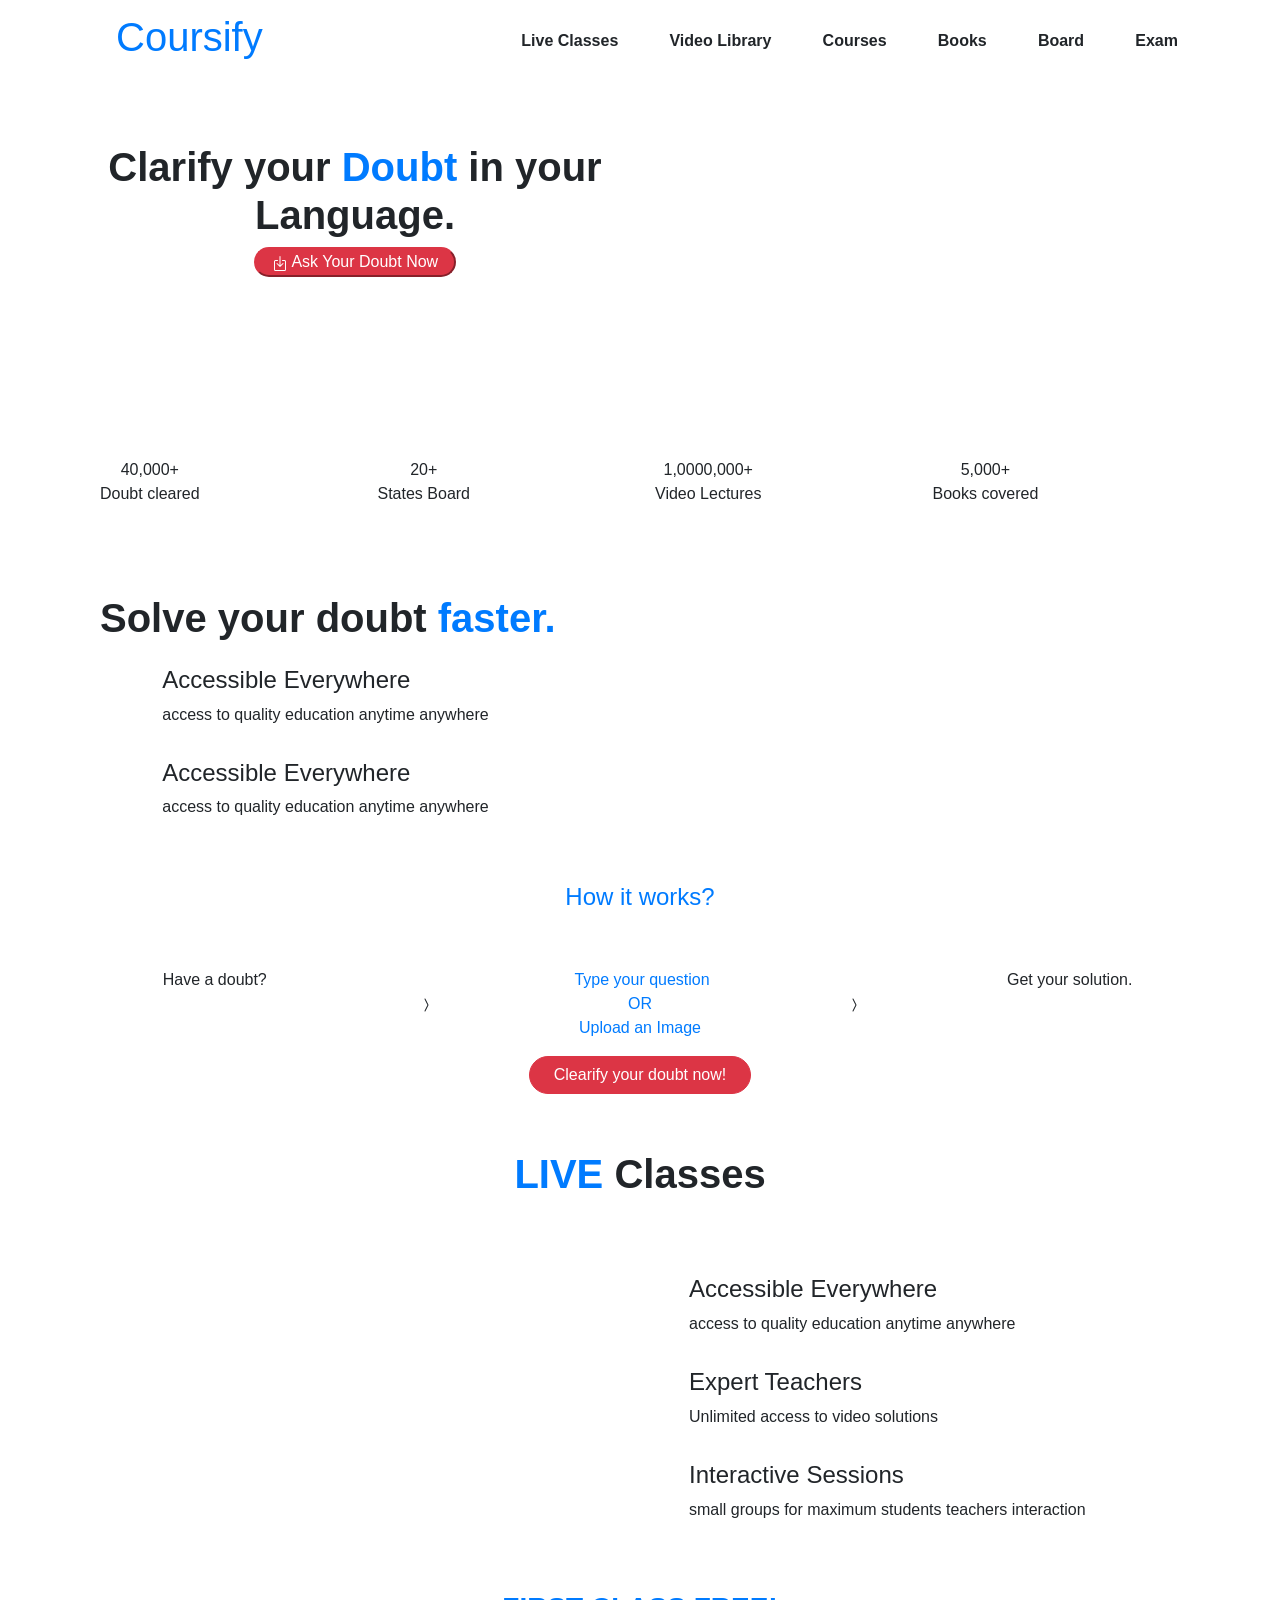
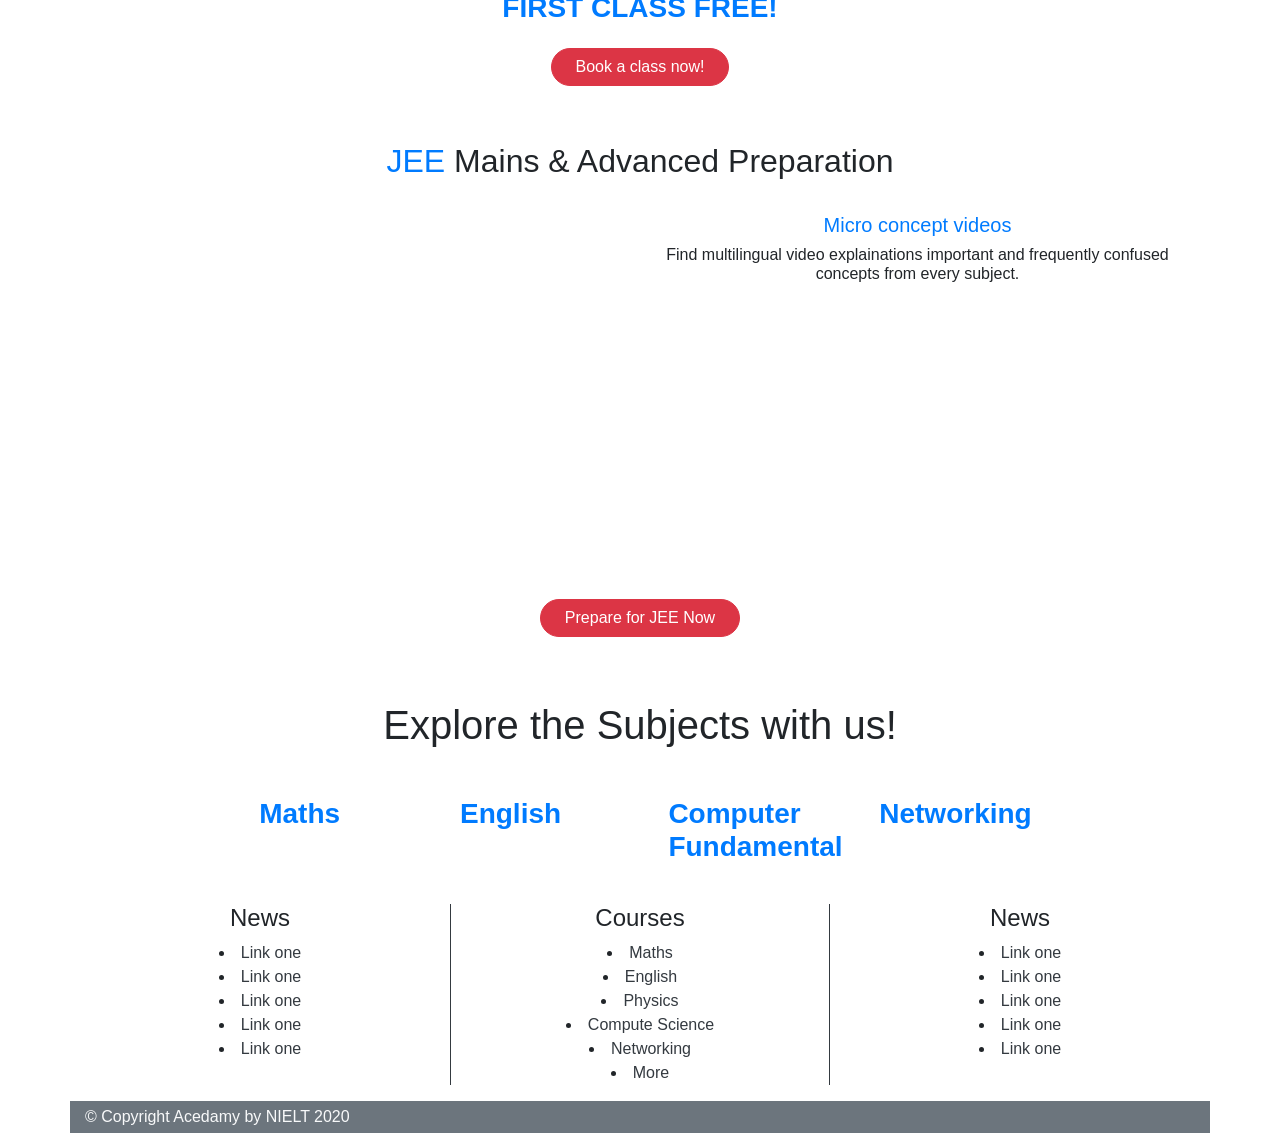
==== second.html @ 8d0825b6 "Add files via upload" ====
<!DOCTYPE html>
<html lang="en">
<head>
  <title>coursify title</title>
  <meta charset="utf-8">
  <meta name="viewport" content="width=device-width, initial-scale=1">
  <link rel="stylesheet" href="https://cdn.jsdelivr.net/npm/bootstrap@4.5.3/dist/css/bootstrap.min.css">
  <script src="https://code.jquery.com/jquery-3.5.1.slim.min.js"></script>
  <script src="https://cdn.jsdelivr.net/npm/bootstrap@4.5.3/dist/js/bootstrap.bundle.min.js"></script>
  <link rel="stylesheet" href="coursify.css">
</head>
<body>
    <div class="container">
        <div class="row">
            <div class="col">
                <nav class="navbar navbar-expand-md">
                    <div class="col-md-4">
                        <a href="https://www.coursify.com" class="navbar-brand text-reset"><h1 class="text-primary">Coursify</h1></a>
                    </div>
                    <div class="col line"></div>
                    <div class="col-md-8">
                        <ul class="navbar-nav  justify-content-between">
                            <li class="nav-item px-2"><a href="#" class="nav-link text-reset"><b>Live Classes</b></a></li>
                            <li class="nav-item px-2"><a href="#" class="nav-link text-reset"><b>Video Library</b></a></li>
                            <li class="nav-item px-2"><a href="#" class="nav-link text-reset"><b>Courses</b></a></li>
                            <li class="nav-item px-2"><a href="#" class="nav-link text-reset"><b>Books</b></a></li>
                            <li class="nav-item px-2"><a href="#" class="nav-link text-reset"><b>Board</b></a></li>
                            <li class="nav-item px-2"><a href="#" class="nav-link text-reset"><b>Exam</b></a></li>
                        </ul>
                    </div>
                </nav>
            </div>
        </div><!--first nav row end here-->
        <div class="row">
            <div class="col-md-6 text-center my-auto">
                <h1 class="font-weight-bold">Clarify your <a href="#" class="text-decoration-none">Doubt</a> in your Language.</h1>
                <button class="rounded-pill px-3 mb-5 btn-danger"><svg width="1em" height="1em" viewBox="0 0 16 16" class="bi bi-box-arrow-in-down" fill="currentColor" xmlns="http://www.w3.org/2000/svg">
                    <path fill-rule="evenodd" d="M3.5 6a.5.5 0 0 0-.5.5v8a.5.5 0 0 0 .5.5h9a.5.5 0 0 0 .5-.5v-8a.5.5 0 0 0-.5-.5h-2a.5.5 0 0 1 0-1h2A1.5 1.5 0 0 1 14 6.5v8a1.5 1.5 0 0 1-1.5 1.5h-9A1.5 1.5 0 0 1 2 14.5v-8A1.5 1.5 0 0 1 3.5 5h2a.5.5 0 0 1 0 1h-2z"/>
                    <path fill-rule="evenodd" d="M7.646 11.854a.5.5 0 0 0 .708 0l3-3a.5.5 0 0 0-.708-.708L8.5 10.293V1.5a.5.5 0 0 0-1 0v8.793L5.354 8.146a.5.5 0 1 0-.708.708l3 3z"/>
                  </svg> Ask Your Doubt Now</button>
            </div>
            <div class="col-md-6">
                <div class="embed-responsive embed-responsive-16by9">
                    <iframe width="560" height="315" src="https://www.youtube.com/embed/rfscVS0vtbw" frameborder="0" allow="accelerometer; autoplay; clipboard-write; encrypted-media; gyroscope; picture-in-picture" allowfullscreen></iframe>
                </div>
            </div>
        </div><!--second row end here-->
        <div class="row my-5 left-round mx-auto text-center">
            <div class="col-md-3 col-sm-6">
                <div class="row m-auto">
                        <img src="image1.jpg" class="imgg" alt="">
                        <p class="prg float-right py-4">40,000+<br>Doubt cleared</p>
                </div>
            </div>
            <div class="col-md-3 col-sm-6">
                <div class="row m-auto">
                        <img src="image2.jpg" class="imgg" alt="">
                        <p class="prg float-right py-4">20+<br>States Board</p>
                </div>
            </div>
            <div class="col-md-3 col-sm-6">
                <div class="row m-auto">
                        <img src="image3.jpg" class="imgg" alt="">
                        <p class="prg float-right py-4">1,0000,000+<br>Video Lectures</p>
                </div>
            </div>
            <div class="col-md-3 col-sm-6">
                <div class="row m-auto">
                        <img src="image4.jpg" class="imgg" alt="">
                        <p class="prg float-right py-4">5,000+<br>Books covered</p>
                </div>
            </div>
        </div><!--third row end here-->
        <div class="row mx-auto justify-content-between">
            <div class="col-md-8">
                <h1 class="font-weight-bold doubts">Solve your doubt <a href="" class="text-decoration-none">faster.</a></h1>
            </div>
            
            <div class="col-md-7 m-auto my-3">
                <div class="row m-auto">
                    <img src="image1.jpg" class="icon my-auto rounded-circle" alt="">
                    <div class="ml-3 my-3">
                    <h4>Accessible Everywhere</h4>
                    <span>access to quality education anytime anywhere</span>
                    </div>
                </div>
                <div class="row m-auto">
                    <img src="image1.jpg" class="icon my-auto rounded-circle" alt="">
                    <div class="ml-3 my-3">
                    <h4>Accessible Everywhere</h4>
                    <span>access to quality education anytime anywhere</span>
                    </div>
                </div>
            </div>
            <div class="col-md-4 text-center">
                <img src="image3.jpg" alt="">
            </div>
        </div><!--4th row end here-->
        <div class="row justify-content-between mb-4 paroot this text-center">
            <div class="col-12 font-weight-bold my-5 text-primary"><h4>How it works?</h4></div>
            <div class="col-md-3">
                <img src="d.jfif" class="rounded-circle parrot" alt="">
                <span>Have a doubt?</span>
            </div>
            <div class="my-auto arrow">
                <svg width="1em" height="1em" viewBox="0 0 16 16" class="bi bi-chevron-compact-right" fill="currentColor" xmlns="http://www.w3.org/2000/svg">
                    <path fill-rule="evenodd" d="M6.776 1.553a.5.5 0 0 1 .671.223l3 6a.5.5 0 0 1 0 .448l-3 6a.5.5 0 1 1-.894-.448L9.44 8 6.553 2.224a.5.5 0 0 1 .223-.671z"/>
                  </svg>
            </div>
            <div class="col-md-3">
                <img src="tota.jpg" class="rounded-circle parrot" alt="">
                <a href="" class="text-decoration-none">Type your question<br>OR<br>Upload an Image</a>
            </div>
            
            <div class="my-auto arrow">
                <svg width="1em" height="1em" viewBox="0 0 16 16" class="bi bi-chevron-compact-right" fill="currentColor" xmlns="http://www.w3.org/2000/svg">
                    <path fill-rule="evenodd" d="M6.776 1.553a.5.5 0 0 1 .671.223l3 6a.5.5 0 0 1 0 .448l-3 6a.5.5 0 1 1-.894-.448L9.44 8 6.553 2.224a.5.5 0 0 1 .223-.671z"/>
                  </svg>
            </div>
            <div class="col-md-3">
                <img src="image2.jpg" class="rounded-circle parrot" alt="">
                <span>Get your solution.</span>
            </div>
            <div class="col-12">
                <a href="" class="btn btn-danger rounded-pill px-4 my-3">Clearify your doubt now!</a>
            </div>
        </div><!--5th row end here-->
        <div class="row my-3">
            <div class="text-center my-3 col-12"><h1 class="font-weight-bold"><a href="" class="text-decoration-none">LIVE</a> Classes</h1></div>
                <div class="col-md-6 my-3 embed-responsive embed-responsive-16by9">
                    <iframe width="560" height="315" src="https://www.youtube.com/embed/rfscVS0vtbw" frameborder="0" allow="accelerometer; autoplay; clipboard-write; encrypted-media; gyroscope; picture-in-picture" allowfullscreen></iframe>
                </div>
            <div class="col-md-6 pl-5 m-auto my-3">
                <div class="row">
                    <img src="image1.jpg" class="icon my-auto rounded-circle" alt="">
                    <div class="ml-3 my-3">
                    <h4>Accessible Everywhere</h4>
                    <span>access to quality education anytime anywhere</span>
                    </div>
                </div>
                <div class="row">
                    <img src="image1.jpg" class="icon my-auto rounded" alt="">
                    <div class="ml-3 my-3">
                    <h4>Expert Teachers</h4>
                    <span>Unlimited access to video solutions</span>
                    </div>
                </div>
                <div class="row">
                    <img src="image1.jpg" class="icon my-auto rounded-pill" alt="">
                    <div class="ml-3 my-3">
                    <h4>Interactive Sessions</h4>
                    <span>small groups for maximum students teachers interaction</span>
                    </div>
                </div>
            </div>
            <div class="col-12 text-center mt-3 text-primary"><h3 class="font-weight-bold">FIRST CLASS FREE!</h3></div>
            <div class="col-12 text-center">
                <a href="" class="btn btn-danger rounded-pill px-4 my-3">Book a class now!</a>
            </div>
        </div><!--6th row end here-->
        <div class="row">
            <div class="col-12 text-center my-4">
                <h2 class="jee"><a href="" class="text-decoration-none">JEE</a> Mains & Advanced Preparation</h2>
            </div>
           <div id="carouselExampleCaptions" class="carousel slide col-12" data-ride="carousel">
                <ol class="carousel-indicators">
                  <li data-target="#carouselExampleCaptions" data-slide-to="0" class="active"></li>
                  <li data-target="#carouselExampleCaptions" data-slide-to="1"></li>
                  <li data-target="#carouselExampleCaptions" data-slide-to="2"></li>
                </ol>
                <div class="carousel-inner">
                    <div class="carousel-item active">
                        <iframe width="560" height="315" class="col-md-6 frame" src="https://www.youtube.com/embed/kcXOKnVhGMw" frameborder="0" class="float-left" allow="accelerometer; autoplay; clipboard-write; encrypted-media; gyroscope; picture-in-picture" allowfullscreen></iframe>
                        <div class="col-md-6 carousel-captions text-center float-right">
                            <h5 class="text-primary">Micro concept videos</h5>
                            <h6>Find multilingual video explainations important and frequently confused concepts from every subject.</h6>
                        </div>  
                    </div>
                    <div class="carousel-item">
                        <iframe width="560" height="315" class="col-md-6 frame" src="https://www.youtube.com/embed/kcXOKnVhGMw" frameborder="0" class="float-left" allow="accelerometer; autoplay; clipboard-write; encrypted-media; gyroscope; picture-in-picture" allowfullscreen></iframe>
                        <div class="col-md-6 carousel-captions text-center float-right">
                            <h5 class="text-primary">Micro concept videos</h5>
                            <h6>Find multilingual video explainations important and frequently confused concepts from every subject.</h6>
                        </div>  
                    </div>
                    <div class="carousel-item">
                        <iframe width="560" height="315" class="col-md-6 frame" src="https://www.youtube.com/embed/kcXOKnVhGMw" frameborder="0" class="float-left" allow="accelerometer; autoplay; clipboard-write; encrypted-media; gyroscope; picture-in-picture" allowfullscreen></iframe>
                        <div class="col-md-6 carousel-captions text-center float-right">
                            <h5 class="text-primary">Micro concept videos</h5>
                            <h6>Find multilingual video explainations important and frequently confused concepts from every subject.</h6>
                        </div>  
                    </div>
                </div>
                <div class="col-12 text-center my-5">
                    <a href="" class="btn btn-danger rounded-pill px-4 my-3">Prepare for JEE Now</a>
                </div>
            </div>
        </div><!--8th row end here-->
        <div class="row">
            <div class="col-12 mb-3 text-center">
                <h1 class="nine-heading">Explore the Subjects with us!</h1>
            </div>
            <div class="row m-auto my-3 subact-img justify-content-between">
                <div class="col-md-2 text-center col-sm-5">
                    <img src="https://images.unsplash.com/photo-1596496181871-9681eacf9764?ixid=MXwxMjA3fDB8MHxzZWFyY2h8MTB8fG1hdGh8ZW58MHx8MHw%3D&ixlib=rb-1.2.1&auto=format&fit=crop&w=500&q=60" class="shadow" alt="">
                    <h3 class="text-primary font-weight-bold">Maths</h3>
                </div>
                
                <div class="col-md-2 text-center col-sm-5">
                    <img src="https://images.unsplash.com/photo-1588912914017-923900a34710?ixid=MXwxMjA3fDB8MHxzZWFyY2h8M3x8ZW5nbGlzaHxlbnwwfHwwfA%3D%3D&ixlib=rb-1.2.1&auto=format&fit=crop&w=500&q=60" class="shadow" alt="">
                    <h3 class="text-primary font-weight-bold">English</h3>
                </div>
                
                <div class="col-md-2 text-center col-sm-5">
                    <img src="https://images.unsplash.com/photo-1486312338219-ce68d2c6f44d?ixid=MXwxMjA3fDB8MHxzZWFyY2h8Mnx8Y29tcHV0ZXJ8ZW58MHx8MHw%3D&ixlib=rb-1.2.1&auto=format&fit=crop&w=500&q=60" class="shadow" alt="">
                    <h3 class="text-primary font-weight-bold">Computer Fundamental</h3>
                </div>
                
                <div class="col-md-2 mr-md-5 text-center col-sm-5">
                    <img src="https://images.unsplash.com/photo-1544197150-b99a580bb7a8?ixid=MXwxMjA3fDB8MHxzZWFyY2h8NXx8bmV0d29ya2luZ3xlbnwwfHwwfA%3D%3D&ixlib=rb-1.2.1&auto=format&fit=crop&w=500&q=60" class="shadow" alt="">
                    <h3 class="text-primary font-weight-bold">Networking</h3>
                </div>
            </div>
        </div><!--9th row end here-->
        <div class="row mt-3 footer">
            <div class="col-sm-4 mt-3 text-center">
                <h4>News</h4>
                <li><a href="#" class="text-decoration-none text-dark">Link one</a></li>
                <li><a href="#" class="text-decoration-none text-dark">Link one</a></li>
                <li><a href="#" class="text-decoration-none text-dark">Link one</a></li>
                <li><a href="#" class="text-decoration-none text-dark">Link one</a></li>
                <li><a href="#" class="text-decoration-none text-dark">Link one</a></li>
            </div>
            <div class="col-sm-4 mt-3 border-left border-right border-dark text-center">
                <h4>Courses</h4>
                <li><a href="#" class="text-decoration-none text-dark">Maths</a></li>
                <li><a href="#" class="text-decoration-none text-dark">English</a></li>
                <li><a href="#" class="text-decoration-none text-dark">Physics</a></li>
                <li><a href="#" class="text-decoration-none text-dark">Compute Science</a></li>
                <li><a href="#" class="text-decoration-none text-dark">Networking</a></li>
                <li><a href="#" class="text-decoration-none text-dark">More</a></li>
            </div>
            <div class="col-sm-4 mt-3 text-center">
                <h4>News</h4>
                <li><a href="#" class="text-decoration-none text-dark">Link one</a></li>
                <li><a href="#" class="text-decoration-none text-dark">Link one</a></li>
                <li><a href="#" class="text-decoration-none text-dark">Link one</a></li>
                <li><a href="#" class="text-decoration-none text-dark">Link one</a></li>
                <li><a href="#" class="text-decoration-none text-dark">Link one</a></li>
            </div>
            <footer class=".row container bg-secondary text-light py-1 mt-3">&copy; Copyright Acedamy by NIELT 2020</footer>
        </div>
    </div><!-- container code end here-->
</body>
</html>
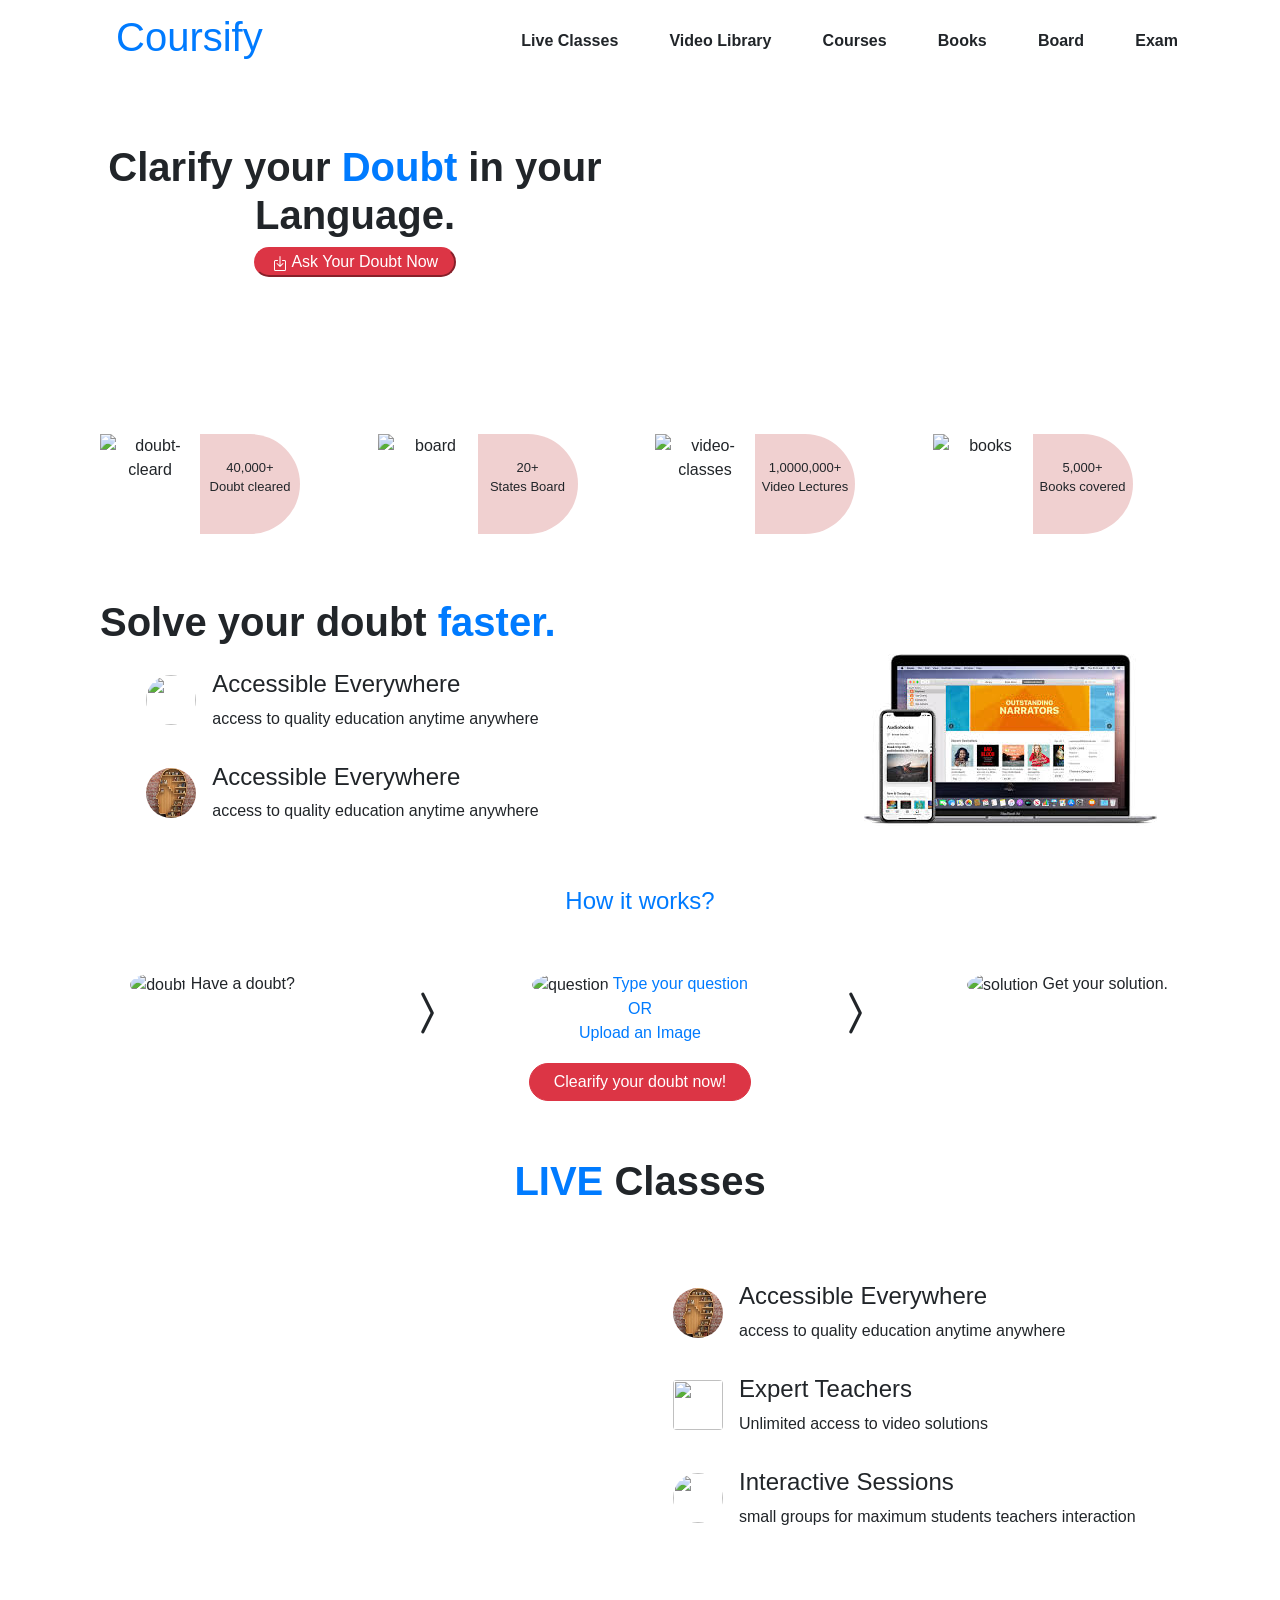
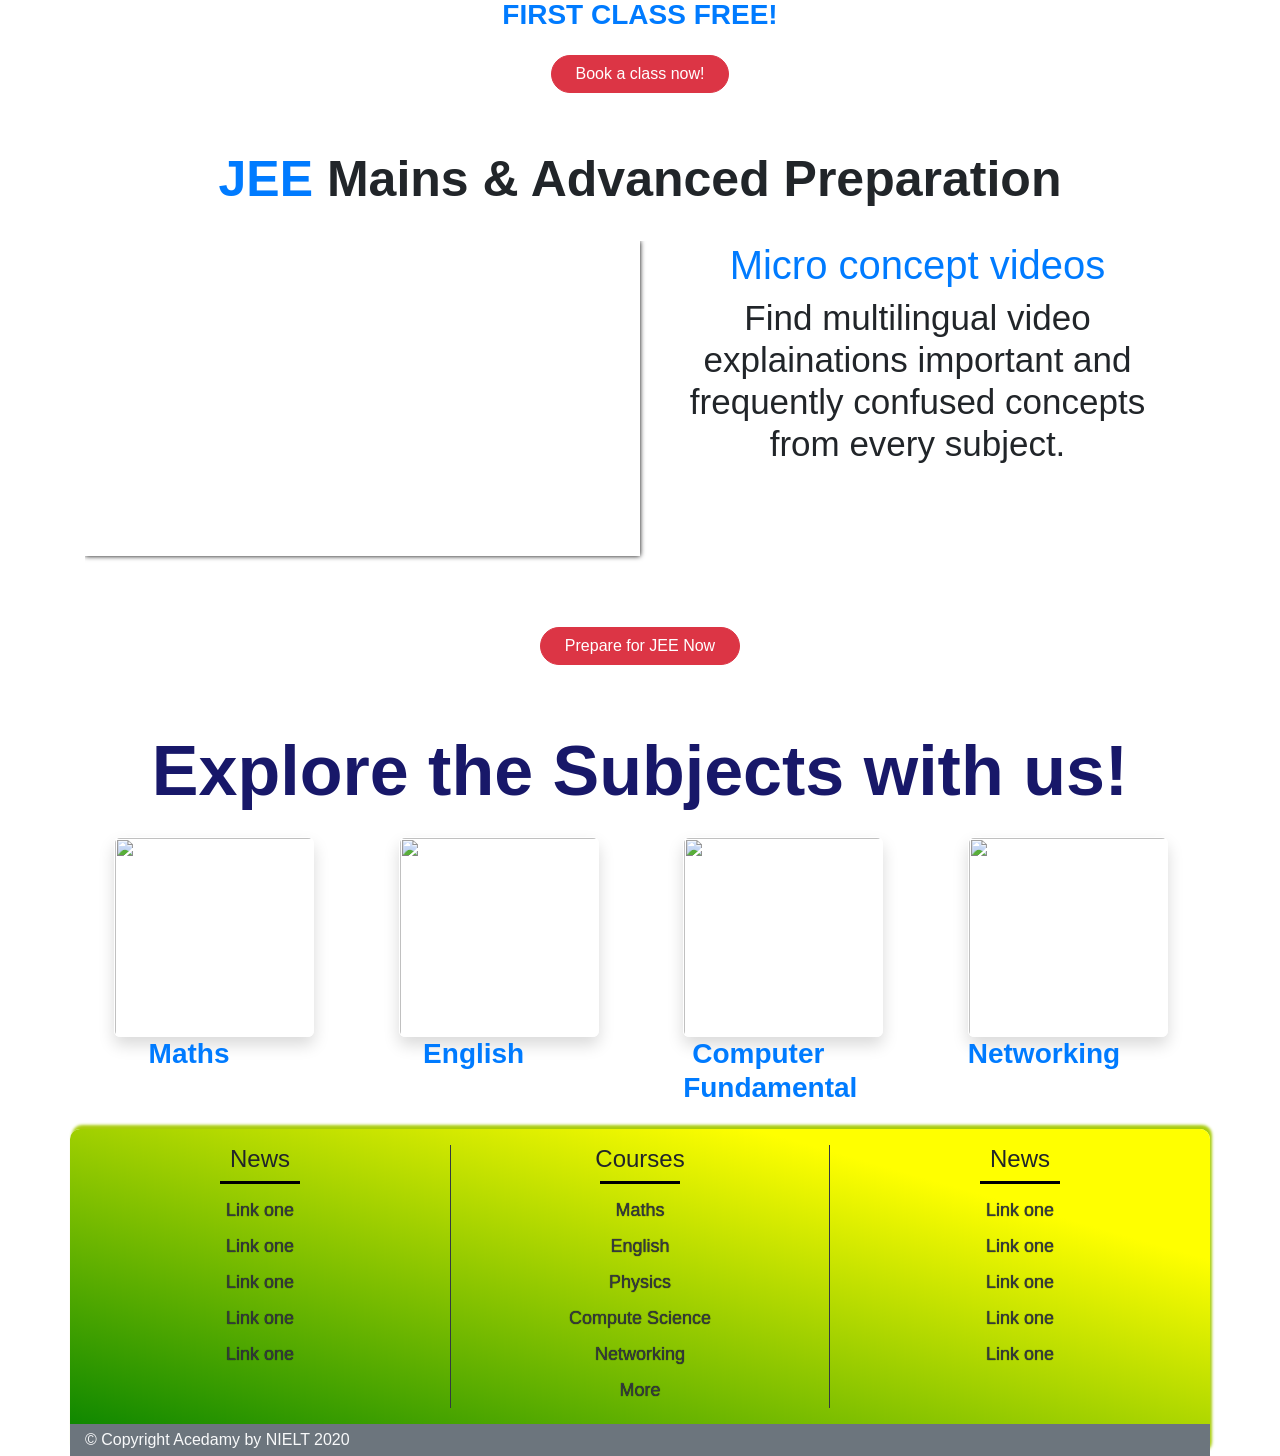
==== commit f353f271: "Add files via upload" ====
--- a/second.html
+++ b/second.html
@@ -48,25 +48,25 @@
         <div class="row my-5 left-round mx-auto text-center">
             <div class="col-md-3 col-sm-6">
                 <div class="row m-auto">
-                        <img src="image1.jpg" class="imgg" alt="">
+                        <img src="https://images.unsplash.com/photo-1533227268428-f9ed0900fb3b?ixid=MXwxMjA3fDB8MHxzZWFyY2h8Mnx8aGFwcHl8ZW58MHx8MHw%3D&ixlib=rb-1.2.1&auto=format&fit=crop&w=500&q=60" class="imgg" alt="doubt-cleard">
                         <p class="prg float-right py-4">40,000+<br>Doubt cleared</p>
                 </div>
             </div>
             <div class="col-md-3 col-sm-6">
                 <div class="row m-auto">
-                        <img src="image2.jpg" class="imgg" alt="">
+                        <img src="https://images.unsplash.com/photo-1562585195-97aff4b3848c?ixid=MXwxMjA3fDB8MHxzZWFyY2h8MTV8fHJlc3VsdHxlbnwwfHwwfA%3D%3D&ixlib=rb-1.2.1&auto=format&fit=crop&w=500&q=60" class="imgg" alt="board">
                         <p class="prg float-right py-4">20+<br>States Board</p>
                 </div>
             </div>
             <div class="col-md-3 col-sm-6">
                 <div class="row m-auto">
-                        <img src="image3.jpg" class="imgg" alt="">
+                        <img src="https://images.unsplash.com/photo-1594788094620-4579ad50c7fe?ixid=MXwxMjA3fDB8MHxzZWFyY2h8NHx8b25saW5lJTIwY2xhc3Nlc3xlbnwwfHwwfA%3D%3D&ixlib=rb-1.2.1&auto=format&fit=crop&w=500&q=60" class="imgg" alt="video-classes">
                         <p class="prg float-right py-4">1,0000,000+<br>Video Lectures</p>
                 </div>
             </div>
             <div class="col-md-3 col-sm-6">
                 <div class="row m-auto">
-                        <img src="image4.jpg" class="imgg" alt="">
+                        <img src="https://images.unsplash.com/photo-1524995997946-a1c2e315a42f?ixid=MXwxMjA3fDB8MHxzZWFyY2h8OHx8Ym9va3N8ZW58MHx8MHw%3D&ixlib=rb-1.2.1&auto=format&fit=crop&w=500&q=60" class="imgg" alt="books">
                         <p class="prg float-right py-4">5,000+<br>Books covered</p>
                 </div>
             </div>
@@ -78,7 +78,7 @@
             
             <div class="col-md-7 m-auto my-3">
                 <div class="row m-auto">
-                    <img src="image1.jpg" class="icon my-auto rounded-circle" alt="">
+                    <img src="https://images.unsplash.com/photo-1534224039826-c7a0eda0e6b3?ixid=MXwxMjA3fDB8MHxzZWFyY2h8MXx8Y29ubmVjdGlvbnxlbnwwfHwwfA%3D%3D&ixlib=rb-1.2.1&auto=format&fit=crop&w=500&q=60" class="icon my-auto rounded-circle" alt="">
                     <div class="ml-3 my-3">
                     <h4>Accessible Everywhere</h4>
                     <span>access to quality education anytime anywhere</span>
@@ -99,7 +99,7 @@
         <div class="row justify-content-between mb-4 paroot this text-center">
             <div class="col-12 font-weight-bold my-5 text-primary"><h4>How it works?</h4></div>
             <div class="col-md-3">
-                <img src="d.jfif" class="rounded-circle parrot" alt="">
+                <img src="https://images.unsplash.com/photo-1585917176080-1841987bf1fe?ixid=MXwxMjA3fDB8MHxzZWFyY2h8Mnx8ZG91YnR8ZW58MHx8MHw%3D&ixlib=rb-1.2.1&auto=format&fit=crop&w=500&q=60" class="rounded-circle parrot" alt="doubt">
                 <span>Have a doubt?</span>
             </div>
             <div class="my-auto arrow">
@@ -108,7 +108,7 @@
                   </svg>
             </div>
             <div class="col-md-3">
-                <img src="tota.jpg" class="rounded-circle parrot" alt="">
+                <img src="https://images.unsplash.com/photo-1603791440384-56cd371ee9a7?ixid=MXwxMjA3fDB8MHxzZWFyY2h8MTd8fGluYm94fGVufDB8fDB8&ixlib=rb-1.2.1&auto=format&fit=crop&w=500&q=60" class="rounded-circle parrot" alt="question">
                 <a href="" class="text-decoration-none">Type your question<br>OR<br>Upload an Image</a>
             </div>
             
@@ -118,7 +118,7 @@
                   </svg>
             </div>
             <div class="col-md-3">
-                <img src="image2.jpg" class="rounded-circle parrot" alt="">
+                <img src="https://images.unsplash.com/photo-1539627831859-a911cf04d3cd?ixid=MXwxMjA3fDB8MHxzZWFyY2h8MXx8c29sdXRpb258ZW58MHx8MHw%3D&ixlib=rb-1.2.1&auto=format&fit=crop&w=500&q=60" class="rounded-circle parrot" alt="solution">
                 <span>Get your solution.</span>
             </div>
             <div class="col-12">
@@ -139,14 +139,14 @@
                     </div>
                 </div>
                 <div class="row">
-                    <img src="image1.jpg" class="icon my-auto rounded" alt="">
+                    <img src="https://images.unsplash.com/photo-1556302132-40bb13638500?ixid=MXwxMjA3fDB8MHxzZWFyY2h8MTN8fHRlYWNoZXJ8ZW58MHx8MHw%3D&ixlib=rb-1.2.1&auto=format&fit=crop&w=500&q=60" class="icon my-auto rounded" alt="">
                     <div class="ml-3 my-3">
                     <h4>Expert Teachers</h4>
                     <span>Unlimited access to video solutions</span>
                     </div>
                 </div>
                 <div class="row">
-                    <img src="image1.jpg" class="icon my-auto rounded-pill" alt="">
+                    <img src="https://images.unsplash.com/photo-1503072181166-d28c4e6c1b3b?ixid=MXwxMjA3fDB8MHxzZWFyY2h8NDd8fHNlc3Npb258ZW58MHx8MHw%3D&ixlib=rb-1.2.1&auto=format&fit=crop&w=500&q=60" class="icon my-auto rounded-pill" alt="">
                     <div class="ml-3 my-3">
                     <h4>Interactive Sessions</h4>
                     <span>small groups for maximum students teachers interaction</span>
--- a/coursify.css
+++ b/coursify.css
@@ -0,0 +1,152 @@
+
+      .imgg{
+        width:100px;
+        height:100px;
+    }
+    .left-round p{
+        width:100px;
+        height:100px;
+        padding: 1px;
+        font-size: small;
+        background-color: rgb(240, 208, 208);
+    }
+    .prg{
+        border-top-right-radius: 50%;
+        border-bottom-right-radius: 50%;
+    }
+    .icon{
+        width: 50px;
+        height: 50px;
+
+    }
+    .nav-item:hover{
+        background-color: gainsboro;
+        box-sizing: border-box;
+        box-shadow: 1px 1px 4px 2px cyan;
+        border-radius: 30px;
+        }
+    .parrot{
+        width: 250px;
+        height: 250px;
+    }
+    .arrow{
+        font-size: 50px;
+    }
+    .jee{
+        font-weight: 800;
+        font-size: 50px;
+    }
+    .nine-heading{
+        color: rgb(24, 24, 105);
+        font-size: 70px;
+        font-weight: bolder;
+    }
+    .frame{
+        border: 5px solid white;
+        box-sizing: border-box;
+        box-shadow: 0px 0px 5px black;
+    }
+    .shadow{
+        border:1px solid white;
+        box-sizing: border-box;
+        box-shadow: 1px 2px 4px black;
+        border-radius: 3%;
+    }
+    .carousel-item h5{
+        color: blue;
+        font-size: 40px;
+    }
+    .carousel-item h6{
+        font-size: 35px;
+    }
+     .footer{
+         background-image: linear-gradient(to left bottom, yellow 20%, green);
+         border-radius: 10px;
+         box-sizing: border-box;
+         box-shadow: 2px -4px 3px rgb(169, 204, 12);
+     }
+     .footer li{
+         list-style: none;
+         line-height: 30px;
+     }
+     .footer li a{
+         font-size: large;
+         text-shadow:0px 0px 1px black;
+         display: block;
+         padding: 3px 0;
+     }
+     .footer li a:hover{
+         background-color: rgba(129, 124, 92, 0.473);
+     }
+     .footer h4::after{
+        content: "";
+        width: 80px;
+        height: 3px;
+        display: block;
+        background-color: black;
+        margin: auto;
+        margin-top: 8px;
+     }
+     .subact-img img{
+         width: 200px;
+         height: 200px;
+     }
+    @media (max-width : 768px){
+        .arrow{
+            display: none;
+        }
+        .this img {
+            display: block;
+            position: relative;
+            top: 0;
+            margin: auto;
+            padding: 5px;
+        }
+        .line:after{
+            content: "";
+            width: 100%;
+            height: 3px;
+            display: block;
+            background-image: linear-gradient(rgb(0, 60, 255), rgb(0, 195, 255));
+            margin-top: 2px;
+            margin-bottom: 18px;
+        }
+        .nav-item{
+            text-align: center;
+        }
+        .nav-item:hover{
+            background-color: gainsboro;
+        }
+        .jee{
+            font-weight: 800;
+            font-size: 40px;
+        }
+        
+    .nine-heading{
+        color: rgb(24, 24, 105);
+        font-size: 45px;
+        font-weight: bolder;
+    }
+        
+        .footer h4::after{
+            content: "";
+            width: 100%;
+            height: 3px;
+            display: block;
+            background-color: rgb(51, 109, 4);
+            margin: auto;
+            margin-top: 8px;
+         }
+         .footer h4::before{
+            content: "";
+            width: 100%;
+            height: 3px;
+            display: block;
+            background-color: rgb(51, 109, 4);
+            margin: auto;
+            margin-top: 8px;
+         }
+         .footer li:hover{
+             background-color: rgb(190, 235, 29);
+         }
+    }
